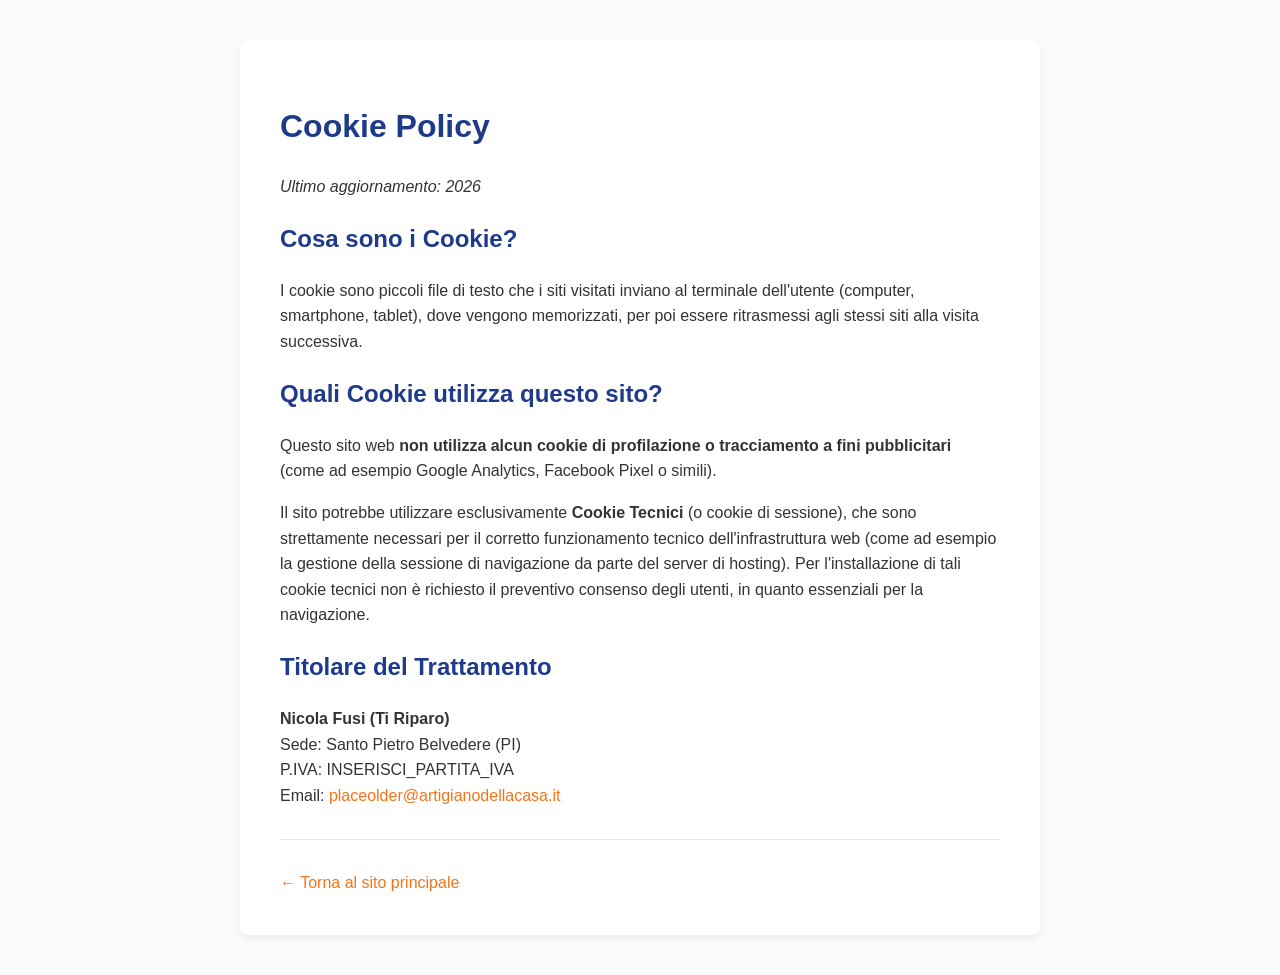
==== cookie.html @ 1521992b "Primo commit: importazione intero progetto" ====
<!DOCTYPE html>
<html lang="it">
<head>
    <meta charset="UTF-8">
    <meta name="viewport" content="width=device-width, initial-scale=1.0">
    <title>Cookie Policy - Ti Riparo</title>
    <style>
        body { font-family: 'Inter', sans-serif; line-height: 1.6; padding: 40px 20px; max-width: 800px; margin: 0 auto; color: #333; background: #f9fafb; }
        .policy-container { background: white; padding: 40px; border-radius: 8px; box-shadow: 0 4px 6px rgba(0,0,0,0.05); }
        h1, h2 { color: #1e3a8a; }
        a { color: #f97316; text-decoration: none; }
        a:hover { text-decoration: underline; }
        hr { border: 0; height: 1px; background: #e2e8f0; margin: 30px 0; }
    </style>
</head>
<body>
    <div class="policy-container">
        <h1>Cookie Policy</h1>
        <p><em>Ultimo aggiornamento: 2026</em></p>
        
        <h2>Cosa sono i Cookie?</h2>
        <p>I cookie sono piccoli file di testo che i siti visitati inviano al terminale dell'utente (computer, smartphone, tablet), dove vengono memorizzati, per poi essere ritrasmessi agli stessi siti alla visita successiva.</p>

        <h2>Quali Cookie utilizza questo sito?</h2>
        <p>Questo sito web <strong>non utilizza alcun cookie di profilazione o tracciamento a fini pubblicitari</strong> (come ad esempio Google Analytics, Facebook Pixel o simili).</p>
        <p>Il sito potrebbe utilizzare esclusivamente <strong>Cookie Tecnici</strong> (o cookie di sessione), che sono strettamente necessari per il corretto funzionamento tecnico dell'infrastruttura web (come ad esempio la gestione della sessione di navigazione da parte del server di hosting). Per l'installazione di tali cookie tecnici non è richiesto il preventivo consenso degli utenti, in quanto essenziali per la navigazione.</p>

        <h2>Titolare del Trattamento</h2>
        <p><strong>Nicola Fusi (Ti Riparo)</strong><br>
        Sede: Santo Pietro Belvedere (PI)<br>
        P.IVA: INSERISCI_PARTITA_IVA<br>
        Email: <a href="mailto:placeolder@artigianodellacasa.it">placeolder@artigianodellacasa.it</a></p>

        <hr>
        <a href="index.html">&larr; Torna al sito principale</a>
    </div>
</body>
</html>
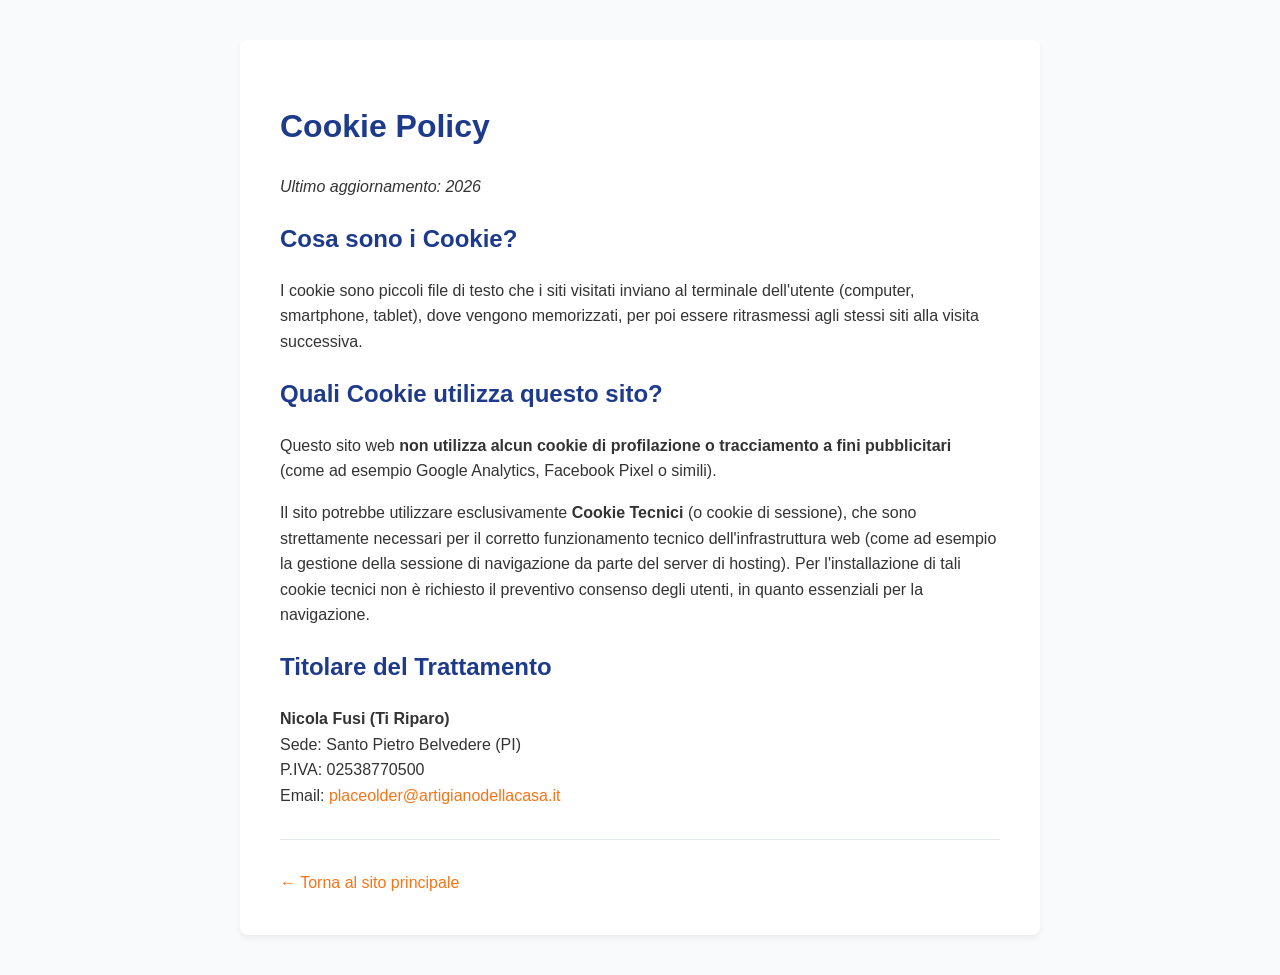
==== commit e3fd6b4d: "fix partita iva" ====
--- a/cookie.html
+++ b/cookie.html
@@ -28,7 +28,7 @@
         <h2>Titolare del Trattamento</h2>
         <p><strong>Nicola Fusi (Ti Riparo)</strong><br>
         Sede: Santo Pietro Belvedere (PI)<br>
-        P.IVA: INSERISCI_PARTITA_IVA<br>
+        P.IVA: 02538770500<br>
         Email: <a href="mailto:placeolder@artigianodellacasa.it">placeolder@artigianodellacasa.it</a></p>
 
         <hr>
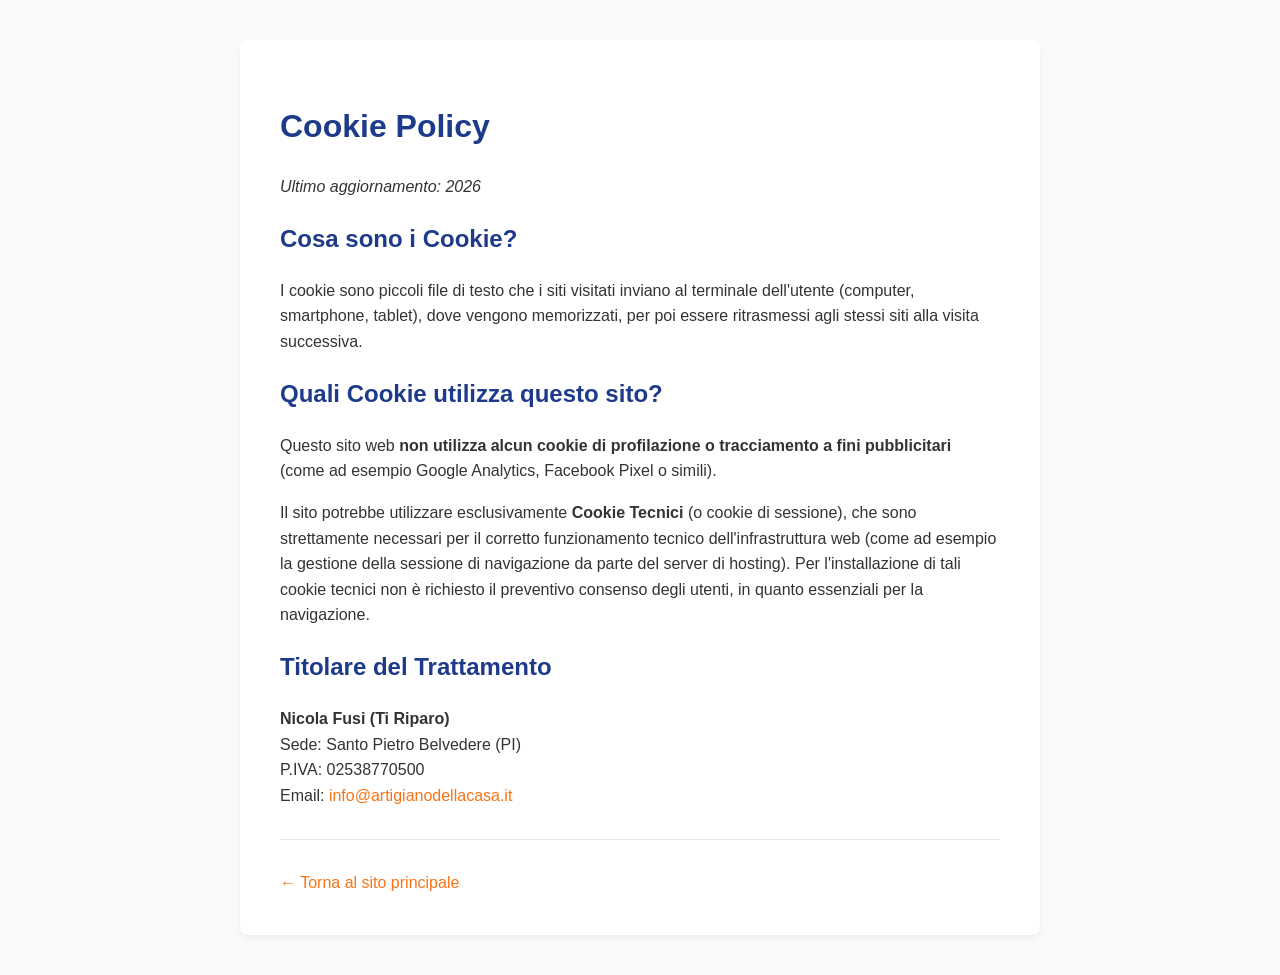
==== commit 2dcc6956: "fix bug" ====
--- a/cookie.html
+++ b/cookie.html
@@ -29,7 +29,7 @@
         <p><strong>Nicola Fusi (Ti Riparo)</strong><br>
         Sede: Santo Pietro Belvedere (PI)<br>
         P.IVA: 02538770500<br>
-        Email: <a href="mailto:placeolder@artigianodellacasa.it">placeolder@artigianodellacasa.it</a></p>
+        Email: <a href="mailto:info@artigianodellacasa.it">info@artigianodellacasa.it</a></p>
 
         <hr>
         <a href="index.html">&larr; Torna al sito principale</a>
